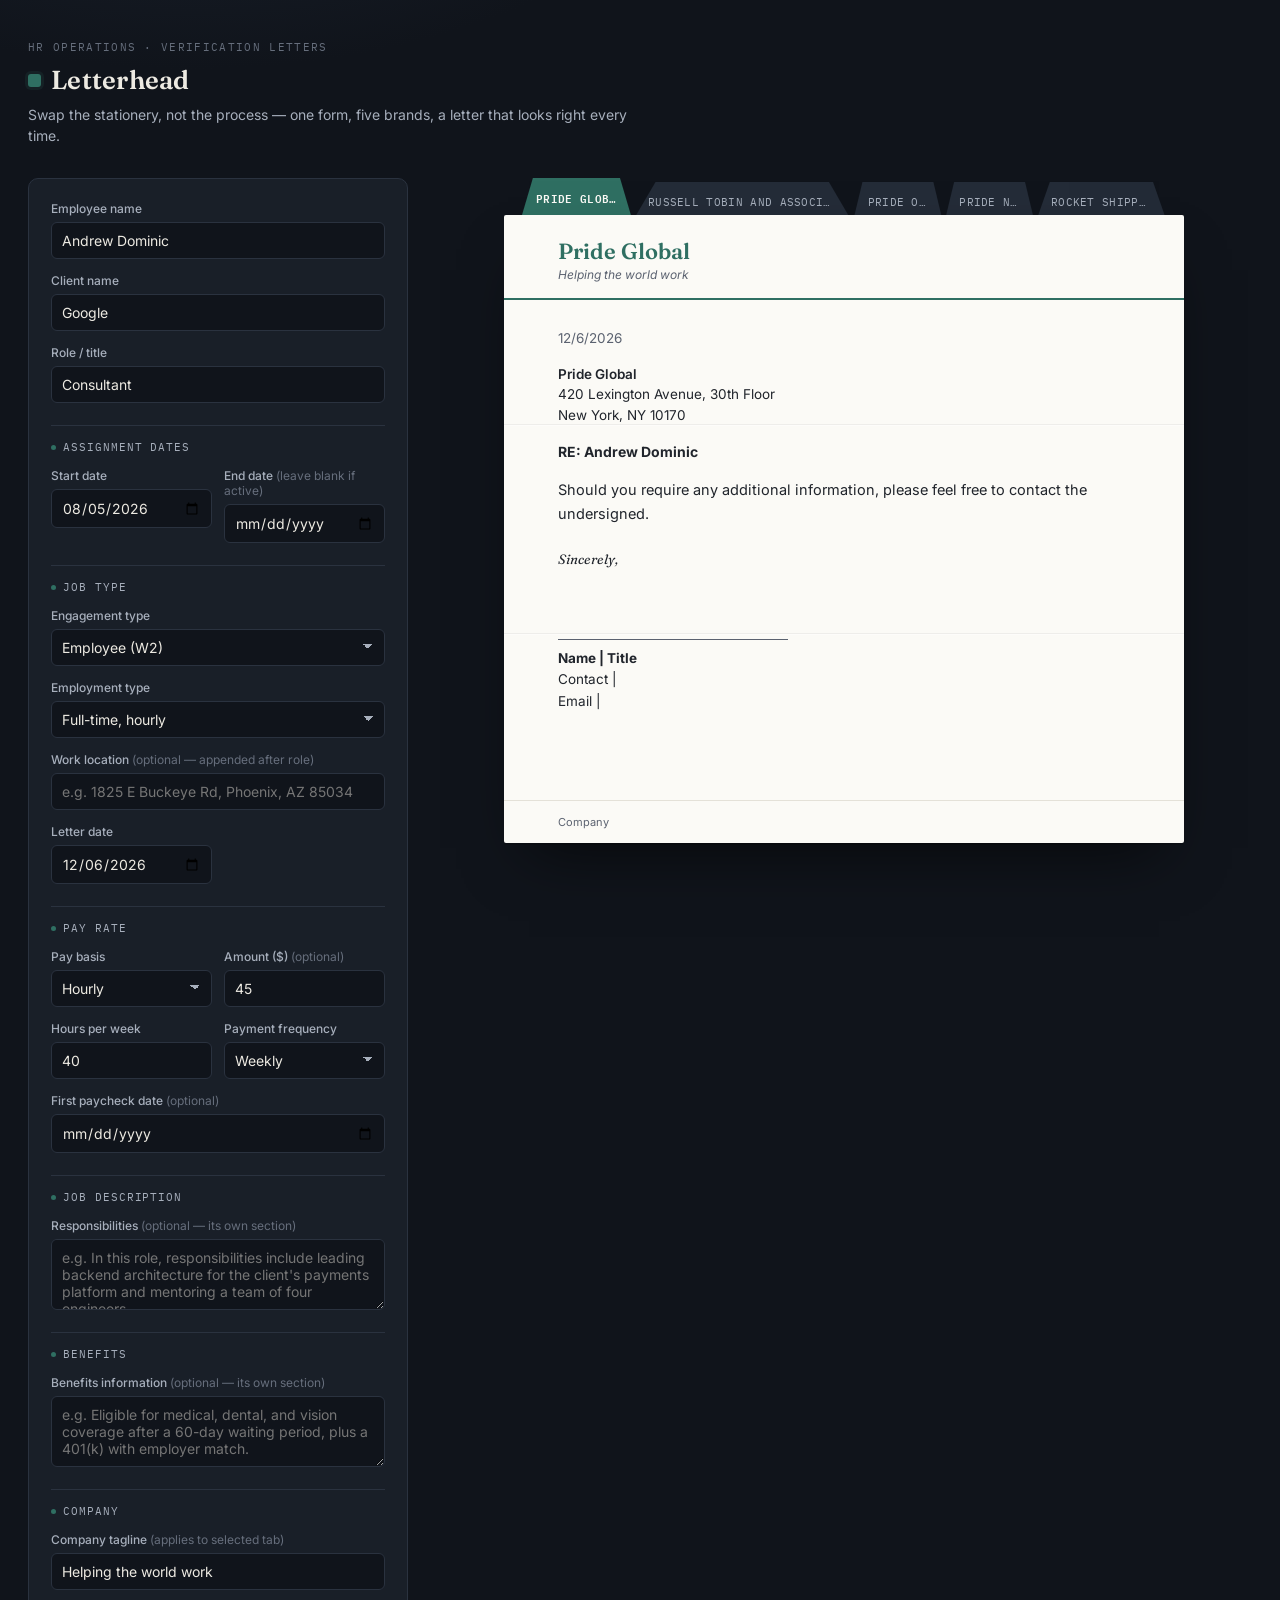
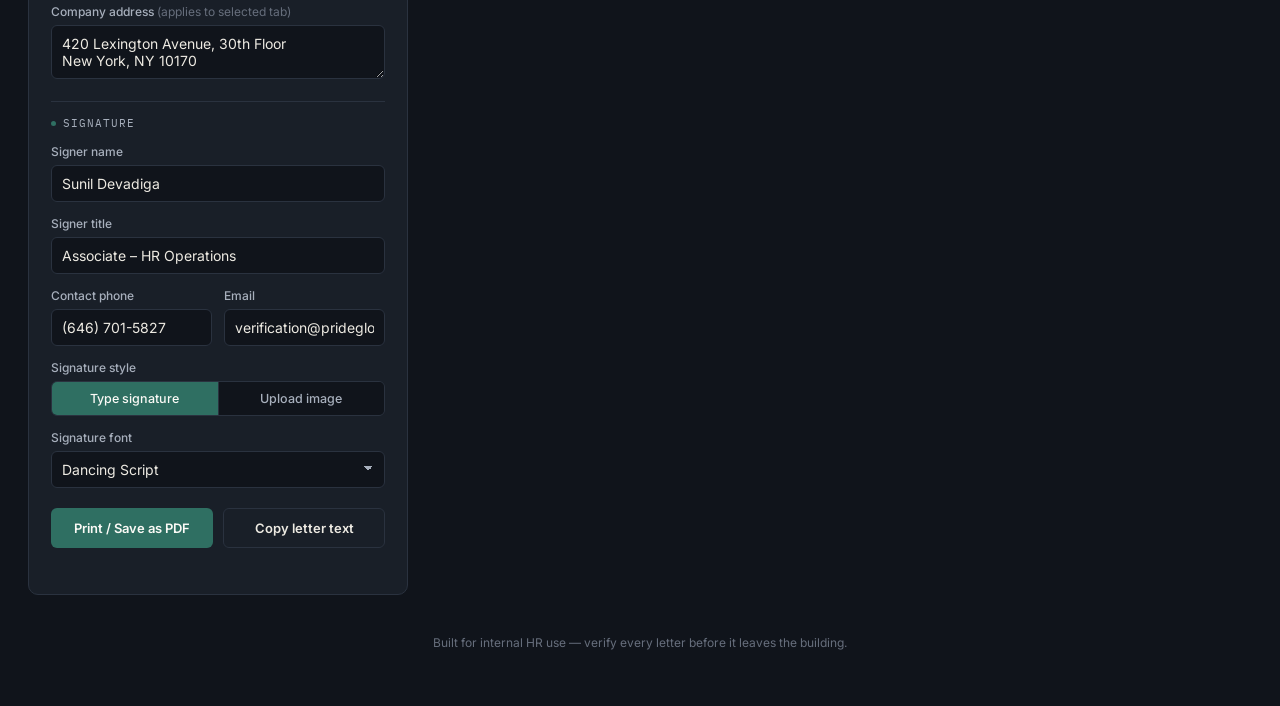
==== index.html @ db148590 "Add files via upload" ====
<!DOCTYPE html>
<html lang="en">
<head>
<meta charset="UTF-8">
<meta name="viewport" content="width=device-width, initial-scale=1.0">
<title>Letterhead — Employment Verification Letter Generator</title>
<link rel="preconnect" href="https://fonts.googleapis.com">
<link rel="preconnect" href="https://fonts.gstatic.com" crossorigin>
<link href="https://fonts.googleapis.com/css2?family=Fraunces:ital,opsz,wght@0,9..144,400;0,9..144,600;1,9..144,500&family=Inter:wght@400;500;600;700&family=IBM+Plex+Mono:wght@500&family=Dancing+Script:wght@500;700&family=Great+Vibes&family=Caveat:wght@500;700&family=Sacramento&family=Pacifico&display=swap" rel="stylesheet">
<link rel="stylesheet" href="style.css">
</head>
<body>

<div class="app">

  <header class="app-header">
    <span class="app-eyebrow">HR Operations · Verification Letters</span>
    <div class="brand">
      <span class="brand-mark" aria-hidden="true"></span>
      <span class="brand-name">Letterhead</span>
    </div>
    <p class="app-tagline">Swap the stationery, not the process — one form, five brands, a letter that looks right every time.</p>
  </header>

  <main class="workspace">

    <section class="panel" aria-label="Letter details">

      <form class="form" id="letter-form" autocomplete="off">

        <div class="field">
          <label for="employeeName">Employee name</label>
          <input type="text" id="employeeName" placeholder="e.g. Andrew Dominic" value="Andrew Dominic">
        </div>

        <div class="field">
          <label for="clientName">Client name</label>
          <input type="text" id="clientName" placeholder="e.g. Google" value="Google">
        </div>

        <div class="field">
          <label for="role">Role / title</label>
          <input type="text" id="role" placeholder="e.g. Consultant" value="Consultant">
        </div>

        <div class="form-section-label">Assignment dates</div>
        <div class="field-row">
          <div class="field">
            <label for="assignmentStart">Start date</label>
            <input type="date" id="assignmentStart" value="2026-08-05">
          </div>

          <div class="field">
            <label for="assignmentEnd">End date <span class="field-hint">(leave blank if active)</span></label>
            <input type="date" id="assignmentEnd">
          </div>
        </div>

        <div class="form-section-label">Job type</div>
        <div class="field">
          <label for="engagementType">Engagement type</label>
          <select id="engagementType">
            <option value="w2" selected>Employee (W2)</option>
            <option value="c2c">C2C (Corp-to-Corp)</option>
            <option value="ic">Independent Contractor</option>
          </select>
        </div>

        <div class="field" id="employmentTypeField">
          <label for="employmentType">Employment type</label>
          <select id="employmentType">
            <option value="full-time, hourly" selected>Full-time, hourly</option>
            <option value="full-time, salaried">Full-time, salaried</option>
            <option value="full-time, contractual">Full-time, contractual</option>
            <option value="part-time, hourly">Part-time, hourly</option>
            <option value="part-time, contractual">Part-time, contractual</option>
            <option value="per-diem">Per-diem</option>
            <option value="temporary">Temporary</option>
          </select>
        </div>

        <div class="field" id="workLocationField">
          <label for="workLocation">Work location <span class="field-hint">(optional — appended after role)</span></label>
          <input type="text" id="workLocation" placeholder="e.g. 1825 E Buckeye Rd, Phoenix, AZ 85034">
        </div>

        <div class="field" id="staffingPartnerField" hidden>
          <label for="staffingPartner">Staffing partner</label>
          <input type="text" id="staffingPartner" placeholder="e.g. Divine IT Services LLC">
        </div>

        <div class="field" id="contractingEntityField" hidden>
          <label for="contractingEntity">Contracting entity (LLC)</label>
          <input type="text" id="contractingEntity" placeholder="e.g. Kazzaz Advisory LLC">
        </div>

        <div class="field-row">
          <div class="field">
            <label for="letterDate">Letter date</label>
            <input type="date" id="letterDate">
          </div>
        </div>

        <div class="form-section-label">Pay rate</div>
        <div class="field-row">
          <div class="field">
            <label for="payRateType">Pay basis</label>
            <select id="payRateType">
              <option value="hourly" selected>Hourly</option>
              <option value="annual">Annual salary</option>
              <option value="daily">Daily rate</option>
            </select>
          </div>

          <div class="field">
            <label for="payRateAmount">Amount ($) <span class="field-hint">(optional)</span></label>
            <input type="number" id="payRateAmount" min="0" step="0.01" placeholder="e.g. 45.00" value="45">
          </div>
        </div>

        <div class="field-row" id="scheduleRow">
          <div class="field">
            <label for="weeklyHours">Hours per week</label>
            <input type="number" id="weeklyHours" min="0" max="80" value="40">
          </div>

          <div class="field">
            <label for="paymentFrequency">Payment frequency</label>
            <select id="paymentFrequency">
              <option value="weekly" selected>Weekly</option>
              <option value="biweekly">Biweekly</option>
            </select>
          </div>
        </div>

        <div class="field" id="firstPaycheckField">
          <label for="firstPaycheck">First paycheck date <span class="field-hint">(optional)</span></label>
          <input type="date" id="firstPaycheck">
        </div>

        <div class="form-section-label">Job description</div>
        <div class="field">
          <label for="jobDescription">Responsibilities <span class="field-hint">(optional — its own section)</span></label>
          <textarea id="jobDescription" rows="3" placeholder="e.g. In this role, responsibilities include leading backend architecture for the client's payments platform and mentoring a team of four engineers."></textarea>
        </div>

        <div class="form-section-label">Benefits</div>
        <div class="field">
          <label for="benefitsInfo">Benefits information <span class="field-hint">(optional — its own section)</span></label>
          <textarea id="benefitsInfo" rows="3" placeholder="e.g. Eligible for medical, dental, and vision coverage after a 60-day waiting period, plus a 401(k) with employer match."></textarea>
        </div>

        <div class="form-section-label">Company</div>
        <div class="field">
          <label for="companyTagline">Company tagline <span class="field-hint">(applies to selected tab)</span></label>
          <input type="text" id="companyTagline" placeholder="e.g. Helping the world work">
        </div>

        <div class="field">
          <label for="companyAddress">Company address <span class="field-hint">(applies to selected tab)</span></label>
          <textarea id="companyAddress" rows="2">420 Lexington Avenue, 30th Floor
New York, NY 10170</textarea>
        </div>

        <div class="form-section-label">Signature</div>
        <div class="field">
          <label for="signerName">Signer name</label>
          <input type="text" id="signerName" value="Sunil Devadiga">
        </div>

        <div class="field">
          <label for="signerTitle">Signer title</label>
          <input type="text" id="signerTitle" value="Associate – HR Operations">
        </div>

        <div class="field-row">
          <div class="field">
            <label for="signerPhone">Contact phone</label>
            <input type="text" id="signerPhone" value="(646) 701-5827">
          </div>

          <div class="field">
            <label for="signerEmail">Email</label>
            <input type="text" id="signerEmail" value="verification@prideglobal.com">
          </div>
        </div>

        <div class="field">
          <label>Signature style</label>
          <div class="seg-control" role="radiogroup" aria-label="Signature style">
            <button type="button" class="seg-btn" data-sig-mode="type" aria-pressed="true">Type signature</button>
            <button type="button" class="seg-btn" data-sig-mode="upload" aria-pressed="false">Upload image</button>
          </div>
        </div>

        <div class="field" id="sigTypeField">
          <label for="sigFont">Signature font</label>
          <select id="sigFont">
            <option value="'Dancing Script', cursive" selected>Dancing Script</option>
            <option value="'Great Vibes', cursive">Great Vibes</option>
            <option value="'Caveat', cursive">Caveat</option>
            <option value="'Sacramento', cursive">Sacramento</option>
            <option value="'Pacifico', cursive">Pacifico</option>
          </select>
        </div>

        <div class="field" id="sigUploadField" hidden>
          <label for="sigUpload">Signature image <span class="field-hint">(PNG, JPG, SVG, GIF, WEBP)</span></label>
          <input type="file" id="sigUpload" accept="image/png,image/jpeg,image/svg+xml,image/gif,image/webp">
        </div>

      </form>

      <div class="actions">
        <button type="button" id="printBtn" class="btn btn-primary">Print / Save as PDF</button>
        <button type="button" id="copyBtn" class="btn btn-ghost">Copy letter text</button>
      </div>
      <p class="copy-status" id="copyStatus" role="status" aria-live="polite"></p>

    </section>

    <section class="preview-wrap" aria-label="Letter preview">

      <div class="tab-row" role="tablist" aria-label="Select company">
        <!-- Tabs injected by script.js from the COMPANIES config -->
      </div>

      <div class="sheet" id="sheet">
        <div class="sheet-crease sheet-crease-a" aria-hidden="true"></div>
        <div class="sheet-crease sheet-crease-b" aria-hidden="true"></div>

        <div class="sheet-masthead">
          <span class="sheet-masthead-name" id="previewMastheadName">Company</span>
          <span class="sheet-masthead-tagline" id="previewMastheadTagline"></span>
        </div>

        <div class="sheet-inner">
          <div class="sheet-date" id="previewDate"></div>

          <div class="sheet-return-block">
            <div id="previewReturnCompany">Company</div>
            <div class="sheet-address" id="previewReturnAddress"></div>
          </div>

          <div class="sheet-subject" id="previewSubject"></div>

          <div class="sheet-body-group" id="previewBody"></div>

          <p class="sheet-closing">Should you require any additional information, please feel free to contact the undersigned.</p>

          <div class="sheet-sign">
            <p class="sheet-sign-word">Sincerely,</p>
            <div class="sheet-signature" id="previewSignature"></div>
            <div class="sheet-sign-rule"></div>
            <p class="sheet-sign-name" id="previewSignerName">Name | Title</p>
            <p id="previewSignerContact">Contact | </p>
            <p id="previewSignerEmail">Email | </p>
          </div>
        </div>

        <div class="sheet-footer">
          <div class="sheet-footer-left">
            <div id="previewFooterCompany">Company</div>
            <div id="previewFooterCity"></div>
          </div>
          <div class="sheet-footer-right" id="previewFooterStreet"></div>
        </div>
      </div>
    </section>

  </main>

  <footer class="app-footer">
    <span>Built for internal HR use — verify every letter before it leaves the building.</span>
  </footer>

</div>

<script src="script.js"></script>
</body>
</html>
---- style.css ----
:root {
  --ink: #10141B;
  --panel: #191F28;
  --panel-border: #2A323F;
  --text-hi: #EDEAE2;
  --text-mid: #A7AFBC;
  --text-low: #666E7C;
  --paper: #FBFAF6;
  --paper-text: #21252C;
  --paper-text-soft: #5B6270;

  /* default accent, overridden per-company via JS custom property */
  --accent: #2F6F62;
  --accent-soft: #2F6F6226;

  --radius: 10px;
  --serif: "Fraunces", Georgia, serif;
  --sans: "Inter", -apple-system, BlinkMacSystemFont, "Segoe UI", sans-serif;
  --mono: "IBM Plex Mono", ui-monospace, monospace;
}

* { box-sizing: border-box; }

html, body {
  margin: 0;
  padding: 0;
  background:
    radial-gradient(ellipse 900px 500px at 15% -10%, #1B2330 0%, transparent 60%),
    var(--ink);
  color: var(--text-hi);
  font-family: var(--sans);
}

body { min-height: 100vh; }

button, input, select, textarea { font-family: inherit; }

:focus-visible {
  outline: 2px solid var(--accent);
  outline-offset: 2px;
  border-radius: 4px;
}

.app {
  max-width: 1280px;
  margin: 0 auto;
  padding: 40px 28px 56px;
}

/* ---------- Header ---------- */

.app-header { margin-bottom: 32px; }

.app-eyebrow {
  display: block;
  font-family: var(--mono);
  font-size: 11px;
  letter-spacing: 0.12em;
  text-transform: uppercase;
  color: var(--text-low);
  margin-bottom: 10px;
}

.brand {
  display: flex;
  align-items: center;
  gap: 10px;
  margin-bottom: 8px;
}

.brand-mark {
  width: 13px;
  height: 13px;
  border-radius: 3px;
  background: var(--accent);
  flex-shrink: 0;
  box-shadow: 0 0 0 3px var(--accent-soft);
  transition: background 0.4s ease, box-shadow 0.4s ease;
}

.brand-name {
  font-family: var(--serif);
  font-size: 26px;
  font-weight: 600;
  letter-spacing: 0.01em;
}

.app-tagline {
  margin: 0;
  color: var(--text-mid);
  font-size: 14px;
  max-width: 620px;
  line-height: 1.5;
}

/* ---------- Layout ---------- */

.workspace {
  display: grid;
  grid-template-columns: 380px 1fr;
  gap: 28px;
  align-items: start;
}

@media (max-width: 880px) {
  .workspace { grid-template-columns: 1fr; }
}

/* ---------- Panel / form ---------- */

.panel {
  background: var(--panel);
  border: 1px solid var(--panel-border);
  border-radius: var(--radius);
  padding: 22px;
}

.form {
  display: flex;
  flex-direction: column;
  gap: 14px;
}

.field-row {
  display: grid;
  grid-template-columns: 1fr 1fr;
  gap: 12px;
}

.field-row[hidden] { display: none; }

.form-section-label {
  display: flex;
  align-items: center;
  gap: 7px;
  font-family: var(--mono);
  font-size: 10.5px;
  letter-spacing: 0.09em;
  text-transform: uppercase;
  color: var(--text-mid);
  margin-top: 8px;
  padding-top: 14px;
  border-top: 1px solid var(--panel-border);
}

.form-section-label::before {
  content: "";
  width: 5px;
  height: 5px;
  border-radius: 50%;
  background: var(--accent);
  transition: background 0.4s ease;
  flex-shrink: 0;
}

.field {
  display: flex;
  flex-direction: column;
  gap: 6px;
}

.field[hidden] { display: none; }

.field label {
  font-size: 12px;
  color: var(--text-mid);
  font-weight: 500;
}

.field-hint { color: var(--text-low); font-weight: 400; }

.field input,
.field select,
.field textarea {
  background: var(--ink);
  border: 1px solid var(--panel-border);
  border-radius: 6px;
  color: var(--text-hi);
  padding: 9px 10px;
  font-size: 14px;
  resize: vertical;
  transition: border-color 0.2s ease, box-shadow 0.2s ease;
  width: 100%;
}

.field input:focus,
.field select:focus,
.field textarea:focus {
  border-color: var(--accent);
  box-shadow: 0 0 0 3px var(--accent-soft);
  outline: none;
}

.field select {
  appearance: none;
  background-image: linear-gradient(45deg, transparent 50%, var(--text-mid) 50%), linear-gradient(135deg, var(--text-mid) 50%, transparent 50%);
  background-position: calc(100% - 16px) 14px, calc(100% - 11px) 14px;
  background-size: 5px 5px, 5px 5px;
  background-repeat: no-repeat;
}

.field input[type="file"] {
  padding: 7px;
  font-size: 12.5px;
  color: var(--text-mid);
}

/* Segmented control for signature style */

.seg-control {
  display: flex;
  border: 1px solid var(--panel-border);
  border-radius: 6px;
  overflow: hidden;
}

.seg-btn {
  flex: 1;
  background: var(--ink);
  color: var(--text-mid);
  border: none;
  padding: 9px 8px;
  font-size: 12.5px;
  font-weight: 500;
  cursor: pointer;
  transition: background 0.2s ease, color 0.2s ease;
}

.seg-btn + .seg-btn { border-left: 1px solid var(--panel-border); }

.seg-btn[aria-pressed="true"] {
  background: var(--accent);
  color: var(--paper);
}

/* ---------- Actions ---------- */

.actions {
  display: flex;
  gap: 10px;
  margin-top: 20px;
}

.btn {
  border-radius: 6px;
  padding: 11px 14px;
  font-size: 13px;
  font-weight: 600;
  cursor: pointer;
  border: 1px solid transparent;
  transition: transform 0.12s ease, opacity 0.2s ease, background 0.2s ease, border-color 0.2s ease;
  flex: 1;
}

.btn:active { transform: scale(0.97); }

.btn-primary { background: var(--accent); color: var(--paper); }
.btn-primary:hover { opacity: 0.9; }

.btn-ghost {
  background: transparent;
  border-color: var(--panel-border);
  color: var(--text-hi);
}
.btn-ghost:hover { border-color: var(--text-low); }

.copy-status {
  min-height: 16px;
  margin: 8px 0 0;
  font-size: 12px;
  color: var(--accent);
}

/* ---------- Company tabs (folder tabs riding above the paper) ---------- */

.preview-wrap {
  display: flex;
  flex-direction: column;
  align-items: center;
}

.tab-row {
  display: flex;
  width: 100%;
  max-width: 680px;
  gap: 3px;
  padding: 0 18px;
}

.tab {
  border: none;
  background: #232B37;
  color: var(--text-mid);
  font-family: var(--mono);
  font-size: 10.5px;
  letter-spacing: 0.03em;
  text-transform: uppercase;
  padding: 10px 14px 8px;
  cursor: pointer;
  clip-path: polygon(10% 0, 90% 0, 100% 100%, 0 100%);
  transition: background 0.2s ease, color 0.2s ease, transform 0.2s ease;
  flex: 1 1 auto;
  min-width: 0;
  white-space: nowrap;
  overflow: hidden;
  text-overflow: ellipsis;
  text-align: center;
  transform: translateY(4px);
}

.tab:hover { color: var(--text-hi); transform: translateY(1px); }

.tab[aria-selected="true"] {
  background: var(--accent);
  color: var(--paper);
  transform: translateY(0);
  font-weight: 600;
}

/* ---------- The letter sheet ---------- */

.sheet {
  position: relative;
  width: 100%;
  max-width: 680px;
  background: var(--paper);
  color: var(--paper-text);
  border-radius: 2px;
  box-shadow: 0 30px 60px -25px rgba(0, 0, 0, 0.65), 0 2px 0 rgba(0, 0, 0, 0.15);
  overflow: hidden;
}

.sheet-crease {
  position: absolute;
  left: 0;
  right: 0;
  height: 1px;
  background: rgba(0, 0, 0, 0.05);
  box-shadow: 0 1px 0 rgba(255, 255, 255, 0.5);
  pointer-events: none;
  z-index: 1;
}
.sheet-crease-a { top: 33.3%; }
.sheet-crease-b { top: 66.6%; }

.sheet-masthead {
  padding: 22px 54px 16px;
  border-bottom: 2px solid var(--accent);
  transition: border-color 0.4s ease;
  display: flex;
  flex-direction: column;
  gap: 2px;
}

.sheet-masthead-name {
  font-family: var(--serif);
  font-size: 22px;
  font-weight: 600;
  color: var(--accent);
  transition: color 0.3s ease;
}

.sheet-masthead-tagline {
  font-size: 12px;
  color: var(--paper-text-soft);
  font-style: italic;
}

.sheet-inner {
  padding: 30px 54px 8px;
  min-height: 500px;
  position: relative;
}

.sheet-date {
  font-size: 13.5px;
  color: var(--paper-text-soft);
  margin-bottom: 18px;
}

.sheet-return-block {
  font-size: 13.5px;
  line-height: 1.5;
  margin-bottom: 18px;
}

.sheet-return-block > div:first-child { font-weight: 600; }

.sheet-address { white-space: pre-line; color: var(--paper-text); }

.sheet-subject {
  font-weight: 700;
  font-size: 14px;
  margin-bottom: 18px;
}

.sheet-body-group p {
  font-size: 14.5px;
  line-height: 1.7;
  margin: 0 0 14px;
}

.sheet-section-title {
  font-family: var(--mono);
  font-size: 11px;
  letter-spacing: 0.08em;
  text-transform: uppercase;
  color: var(--paper-text-soft);
  font-weight: 500;
  margin: 20px 0 8px !important;
}

.sheet-closing {
  font-size: 14.5px;
  line-height: 1.7;
  margin: 0 0 22px;
  color: var(--paper-text);
}

.sheet-sign { margin-bottom: 28px; }

.sheet-sign-word {
  font-family: var(--serif);
  font-style: italic;
  font-size: 16px;
  margin: 0 0 6px;
}

.sheet-signature {
  min-height: 64px;
  display: flex;
  align-items: flex-end;
  padding-bottom: 4px;
}

.sheet-signature img {
  max-height: 64px;
  max-width: 240px;
  object-fit: contain;
  display: block;
}

.sheet-signature .typed-sig {
  font-size: 38px;
  line-height: 1;
  color: var(--paper-text);
  white-space: nowrap;
}

.sheet-sign-rule {
  width: 230px;
  border-top: 1px solid var(--paper-text-soft);
  margin: 4px 0 8px;
}

.sheet-sign p { margin: 0; font-size: 13.5px; line-height: 1.6; }

.sheet-sign-name { font-weight: 700 !important; }

/* ---------- Sheet footer ---------- */

.sheet-footer {
  border-top: 1px solid #E4E1D8;
  padding: 14px 54px;
  display: flex;
  justify-content: space-between;
  align-items: flex-start;
  font-size: 11px;
  color: var(--paper-text-soft);
  gap: 12px;
}

.sheet-footer-right { text-align: right; }

/* ---------- Footer ---------- */

.app-footer {
  margin-top: 40px;
  color: var(--text-low);
  font-size: 12px;
  text-align: center;
}

/* ---------- Print ---------- */

@media print {
  body * { visibility: hidden; }
  .sheet, .sheet * { visibility: visible; }
  .sheet {
    position: absolute;
    top: 0;
    left: 0;
    width: 100%;
    box-shadow: none;
    border-radius: 0;
  }
  .sheet-crease { display: none; }
}

/* ---------- Mobile ---------- */

@media (max-width: 560px) {
  .sheet-inner { padding: 24px 24px 8px; }
  .sheet-masthead { padding: 18px 24px 14px; }
  .sheet-footer { padding: 12px 24px; flex-direction: column; gap: 4px; }
  .sheet-footer-right { text-align: left; }
  .tab-row { padding: 0 8px; overflow-x: auto; }
  .tab { padding: 9px 10px 7px; font-size: 9.5px; }
}

/* ---------- Reduced motion ---------- */

@media (prefers-reduced-motion: reduce) {
  * { transition: none !important; }
}
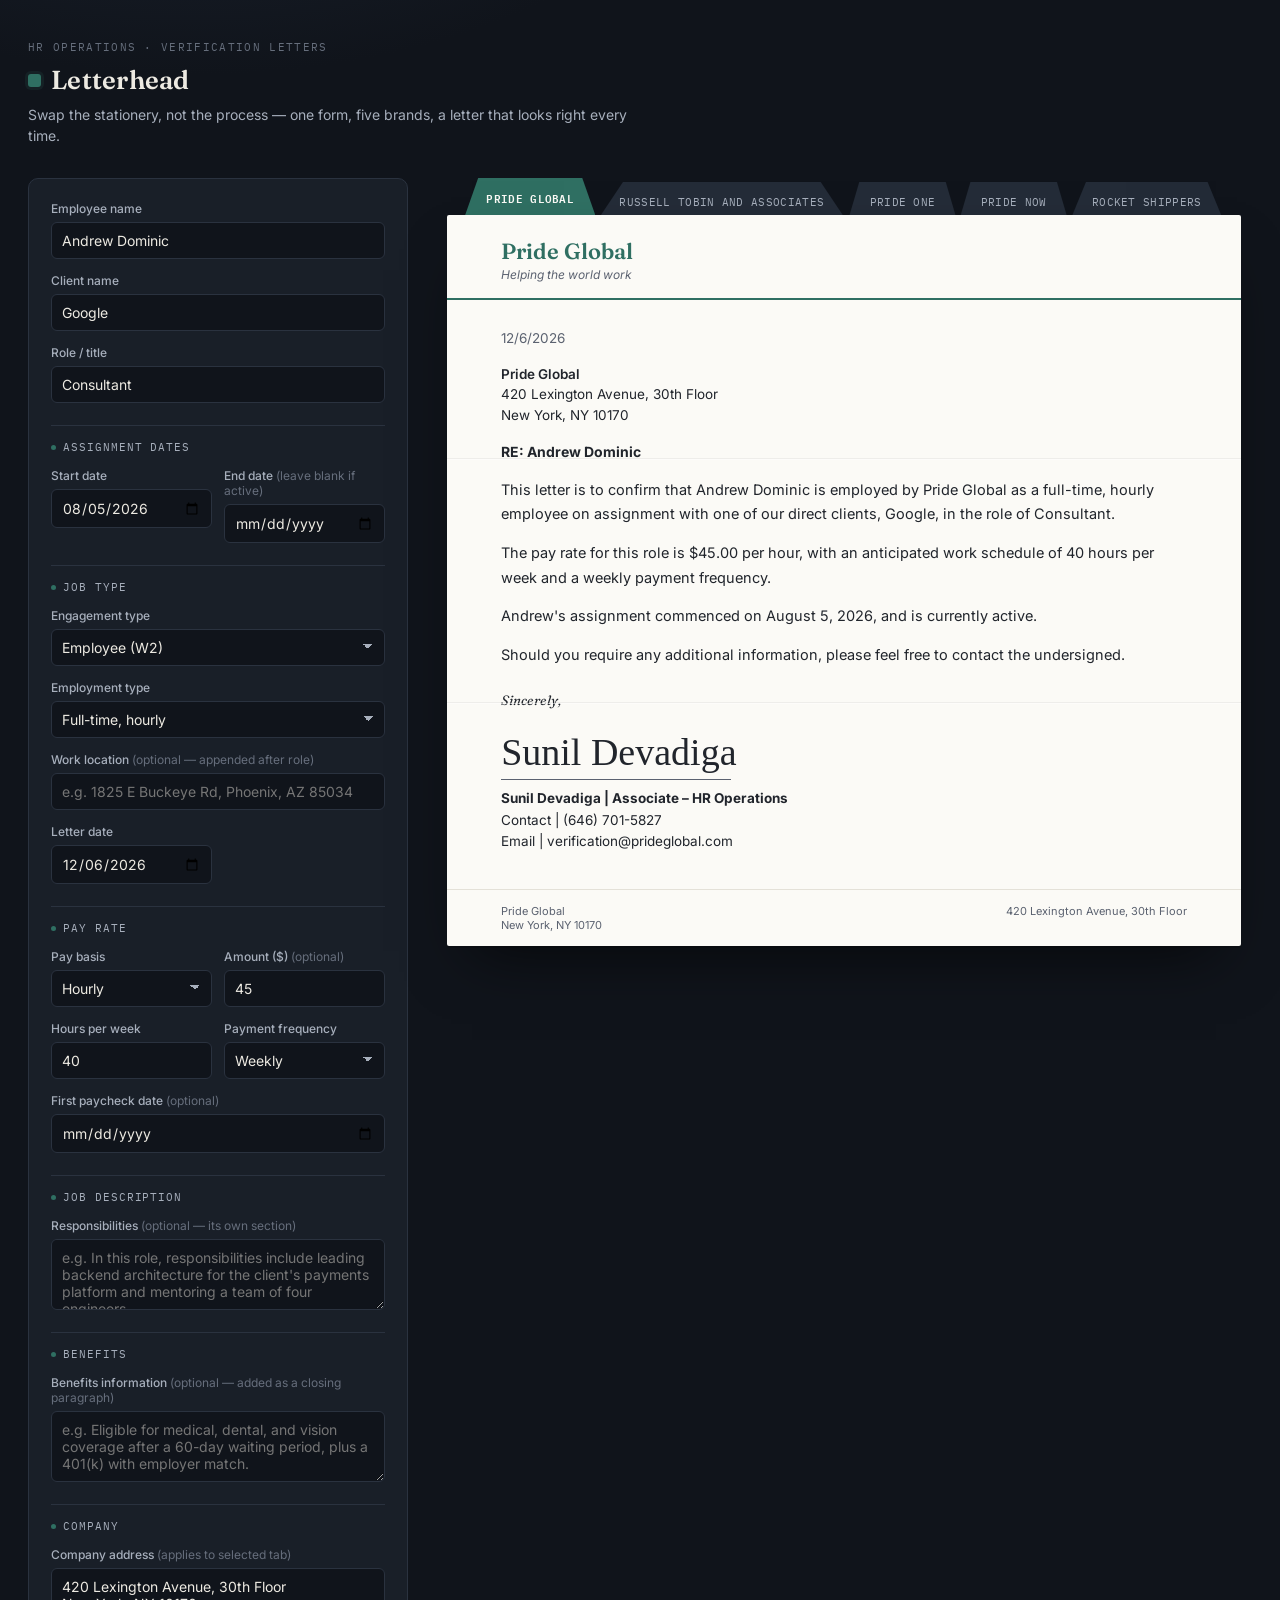
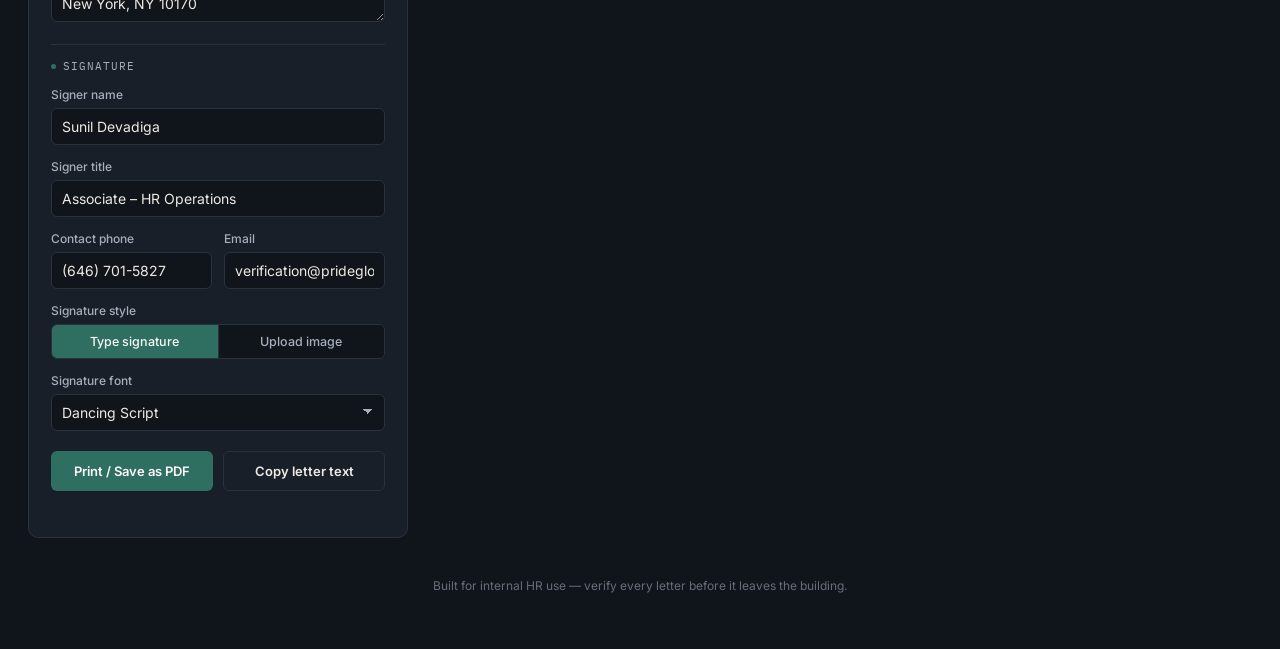
==== commit 180d6890: "Add files via upload" ====
--- a/index.html
+++ b/index.html
@@ -146,16 +146,11 @@
 
         <div class="form-section-label">Benefits</div>
         <div class="field">
-          <label for="benefitsInfo">Benefits information <span class="field-hint">(optional — its own section)</span></label>
+          <label for="benefitsInfo">Benefits information <span class="field-hint">(optional — added as a closing paragraph)</span></label>
           <textarea id="benefitsInfo" rows="3" placeholder="e.g. Eligible for medical, dental, and vision coverage after a 60-day waiting period, plus a 401(k) with employer match."></textarea>
         </div>
 
         <div class="form-section-label">Company</div>
-        <div class="field">
-          <label for="companyTagline">Company tagline <span class="field-hint">(applies to selected tab)</span></label>
-          <input type="text" id="companyTagline" placeholder="e.g. Helping the world work">
-        </div>
-
         <div class="field">
           <label for="companyAddress">Company address <span class="field-hint">(applies to selected tab)</span></label>
           <textarea id="companyAddress" rows="2">420 Lexington Avenue, 30th Floor
--- a/style.css
+++ b/style.css
@@ -281,8 +281,8 @@
 
 .tab-row {
   display: flex;
-  width: 100%;
-  max-width: 680px;
+  width: 210mm;
+  max-width: 100%;
   gap: 3px;
   padding: 0 18px;
 }
@@ -321,8 +321,8 @@
 
 .sheet {
   position: relative;
-  width: 100%;
-  max-width: 680px;
+  width: 210mm;
+  max-width: 100%;
   background: var(--paper);
   color: var(--paper-text);
   border-radius: 2px;
@@ -484,17 +484,61 @@
 /* ---------- Print ---------- */
 
 @media print {
+  @page {
+    size: A4;
+    margin: 0;
+  }
+
+  html, body {
+    background: #fff;
+  }
+
   body * { visibility: hidden; }
   .sheet, .sheet * { visibility: visible; }
+
   .sheet {
-    position: absolute;
+    position: static;
+    width: auto;
+    max-width: none;
+    box-shadow: none;
+    border-radius: 0;
+    overflow: visible;
+    -webkit-print-color-adjust: exact;
+    print-color-adjust: exact;
+  }
+
+  .sheet-crease { display: none; }
+
+  /* Header and footer are fixed to the page box, so they repeat on every
+     printed page when the letter body runs past one page. */
+  .sheet-masthead {
+    position: fixed;
     top: 0;
     left: 0;
-    width: 100%;
-    box-shadow: none;
-    border-radius: 0;
+    right: 0;
+    padding: 14mm 20mm 8mm;
+    background: var(--paper);
+    -webkit-print-color-adjust: exact;
+    print-color-adjust: exact;
   }
-  .sheet-crease { display: none; }
+
+  .sheet-footer {
+    position: fixed;
+    bottom: 0;
+    left: 0;
+    right: 0;
+    padding: 6mm 20mm;
+    background: var(--paper);
+    -webkit-print-color-adjust: exact;
+    print-color-adjust: exact;
+  }
+
+  /* Reserve space at the top/bottom of every page for the fixed header
+     and footer so body text never runs under them. */
+  .sheet-inner {
+    padding: 34mm 20mm 24mm;
+    min-height: 0;
+  }
 }
 
 /* ---------- Mobile ---------- */
